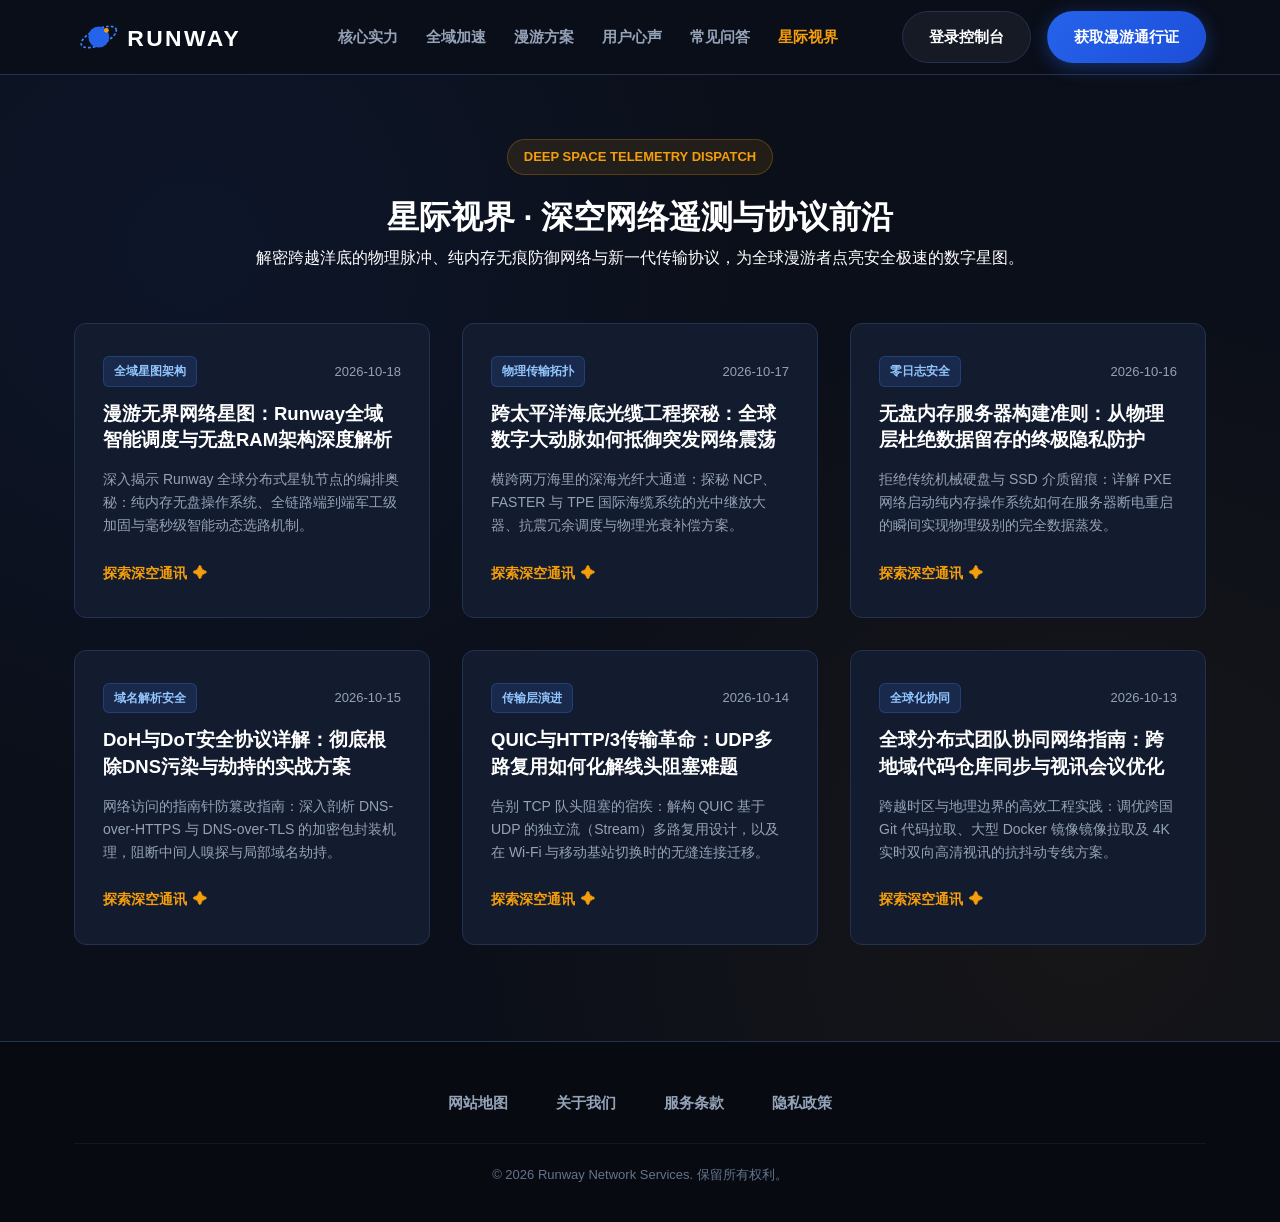
==== dispatch.html @ 9dc729c2 "feat: complete responsive landing page, SEO articles and sitemaps for runwayvpn.mom" ====
<!DOCTYPE html>
<html lang="zh-CN">
<head>
  <meta charset="UTF-8">
  <meta name="viewport" content="width=device-width, initial-scale=1.0">
  <title>星际视界 - Runway 全域漫游专线深度技术通讯与深空观察</title>
  <meta name="description" content="Runway 星际视界专栏：汇聚全球跨洋海底光缆拓扑、纯内存无盘系统防御、DoH/DoT安全加密协议解析、QUIC传输演进及全球分布式协同网络工程通讯。">
  <meta name="keywords" content="星际视界, 网络技术通讯, 海底光缆, 无盘内存服务器, 加密DNS, QUIC协议, 梯子技术">
  <link rel="canonical" href="https://runwayvpn.mom/dispatch.html">
  
  <meta property="og:type" content="website">
  <meta property="og:site_name" content="Runway">
  <meta property="og:title" content="星际视界 - Runway 全域漫游专线深度技术通讯与深空观察">
  <meta property="og:description" content="探索无界星图背后的物理光缆与前沿传输协议工程，为跨洋漫游提供硬核技术指引。">
  <meta property="og:url" content="https://runwayvpn.mom/dispatch.html">
  <meta property="og:image" content="https://runwayvpn.mom/og-preview.jpg">

  <meta name="twitter:card" content="summary_large_image">
  <meta name="twitter:title" content="星际视界 - Runway 全域漫游专线深度技术通讯">
  <meta name="twitter:description" content="探索无界星图背后的物理光缆与前沿传输协议工程。">

  <script type="application/ld+json">
  {
    "@context": "https://schema.org",
    "@type": "BreadcrumbList",
    "itemListElement": [
      {
        "@type": "ListItem",
        "position": 1,
        "name": "Runway 星辉主站",
        "item": "https://runwayvpn.mom/"
      },
      {
        "@type": "ListItem",
        "position": 2,
        "name": "星际视界",
        "item": "https://runwayvpn.mom/dispatch.html"
      }
    ]
  }
  </script>

  <link rel="stylesheet" href="style.css">
</head>
<body>

  <!-- 深空星轨报头 -->
  <header class="orbital-header">
    <div class="cosmic-wrapper orbital-bar">
      <a href="index.html" class="orbital-logo" aria-label="Runway 首页">
        <svg viewBox="0 0 210 42" fill="none" xmlns="http://www.w3.org/2000/svg">
          <ellipse cx="26" cy="21" rx="20" ry="8" stroke="#3B82F6" stroke-width="1.8" transform="rotate(-25 26 21)" stroke-dasharray="3 2"/>
          <circle cx="26" cy="21" r="11" fill="#2563EB"/>
          <circle cx="34" cy="14" r="2.5" fill="#F59E0B"/>
          <text x="56" y="30" font-family="-apple-system, BlinkMacSystemFont, 'Segoe UI', Roboto, sans-serif" font-size="24" font-weight="800" letter-spacing="2.5" fill="#FFFFFF">RUNWAY</text>
        </svg>
      </a>

      <!-- 桌面端星轨导航菜单 -->
      <nav class="orbital-nav" aria-label="全域导航菜单">
        <a href="index.html#strength">核心实力</a>
        <a href="index.html#orbit-media">全域加速</a>
        <a href="index.html#pricing">漫游方案</a>
        <a href="index.html#transmissions">用户心声</a>
        <a href="index.html#faq">常见问答</a>
        <a href="dispatch.html" class="active" style="color: var(--amber-star);">星际视界</a>
      </nav>

      <div class="orbital-actions">
        <a href="https://ww012.twilightaff.com/#/?code=A56DH1Af" target="_blank" rel="nofollow" class="cosmic-btn btn-ghost">登录控制台</a>
        <a href="https://ww012.twilightaff.com/#/?code=A56DH1Af" target="_blank" rel="nofollow" class="cosmic-btn btn-starlight">获取漫游通行证</a>
      </div>

      <button class="orbital-menu-toggle" id="cosmicMenuToggle" aria-label="切换导航菜单" aria-expanded="false">
        <span></span><span></span><span></span>
      </button>
    </div>

    <!-- 移动端星轨导航抽屉 -->
    <div class="orbital-mobile-panel" id="cosmicMobilePanel">
      <ul class="orbital-mobile-links">
        <li><a href="index.html#strength"><span>连接实力与全域通达</span><small>✦</small></a></li>
        <li><a href="index.html#orbit-media"><span>全域流媒体与智算加速</span><small>✦</small></a></li>
        <li><a href="index.html#pricing"><span>无限漫游通行矩阵</span><small>✦</small></a></li>
        <li><a href="index.html#transmissions"><span>全球漫游者声音</span><small>✦</small></a></li>
        <li><a href="index.html#faq"><span>星际互联常见问答</span><small>✦</small></a></li>
        <li><a href="dispatch.html"><span>星际视界前沿通讯</span><small>✦</small></a></li>
      </ul>
      <div class="orbital-mobile-actions">
        <a href="index.html" class="cosmic-btn btn-ghost">返回主站</a>
        <a href="https://ww012.twilightaff.com/#/?code=A56DH1Af" target="_blank" rel="nofollow" class="cosmic-btn btn-starlight">即刻启航订阅</a>
      </div>
    </div>
  </header>

  <!-- 星际视界主体 -->
  <main class="dispatch-hub-section">
    <div class="cosmic-wrapper">
      <div class="dispatch-header">
        <div class="badge-orbit">DEEP SPACE TELEMETRY DISPATCH</div>
        <h1 class="cosmic-title-gradient">星际视界 · 深空网络遥测与协议前沿</h1>
        <p class="cosmic-lead-text">
          解密跨越洋底的物理脉冲、纯内存无痕防御网络与新一代传输协议，为全球漫游者点亮安全极速的数字星图。
        </p>
      </div>

      <div class="dispatch-grid">
        <!-- 文章 1: Runway 官方星图架构 -->
        <article class="dispatch-card">
          <div class="dispatch-meta">
            <span class="dispatch-tag">全域星图架构</span>
            <time datetime="2026-10-18">2026-10-18</time>
          </div>
          <h2 class="dispatch-title">
            <a href="runway-orbital-network-architecture.html">漫游无界网络星图：Runway全域智能调度与无盘RAM架构深度解析</a>
          </h2>
          <p class="dispatch-snippet">
            深入揭示 Runway 全球分布式星轨节点的编排奥秘：纯内存无盘操作系统、全链路端到端军工级加固与毫秒级智能动态选路机制。
          </p>
          <a href="runway-orbital-network-architecture.html" class="dispatch-read-more">
            探索深空通讯 <span>✦</span>
          </a>
        </article>

        <!-- 文章 2: 跨太平洋海底光缆 -->
        <article class="dispatch-card">
          <div class="dispatch-meta">
            <span class="dispatch-tag">物理传输拓扑</span>
            <time datetime="2026-10-17">2026-10-17</time>
          </div>
          <h2 class="dispatch-title">
            <a href="submarine-cable-routes-pacific-transit.html">跨太平洋海底光缆工程探秘：全球数字大动脉如何抵御突发网络震荡</a>
          </h2>
          <p class="dispatch-snippet">
            横跨两万海里的深海光纤大通道：探秘 NCP、FASTER 与 TPE 国际海缆系统的光中继放大器、抗震冗余调度与物理光衰补偿方案。
          </p>
          <a href="submarine-cable-routes-pacific-transit.html" class="dispatch-read-more">
            探索深空通讯 <span>✦</span>
          </a>
        </article>

        <!-- 文章 3: 无盘内存防御 -->
        <article class="dispatch-card">
          <div class="dispatch-meta">
            <span class="dispatch-tag">零日志安全</span>
            <time datetime="2026-10-16">2026-10-16</time>
          </div>
          <h2 class="dispatch-title">
            <a href="ram-diskless-server-privacy-defense.html">无盘内存服务器构建准则：从物理层杜绝数据留存的终极隐私防护</a>
          </h2>
          <p class="dispatch-snippet">
            拒绝传统机械硬盘与 SSD 介质留痕：详解 PXE 网络启动纯内存操作系统如何在服务器断电重启的瞬间实现物理级别的完全数据蒸发。
          </p>
          <a href="ram-diskless-server-privacy-defense.html" class="dispatch-read-more">
            探索深空通讯 <span>✦</span>
          </a>
        </article>

        <!-- 文章 4: DNS 协议安全 -->
        <article class="dispatch-card">
          <div class="dispatch-meta">
            <span class="dispatch-tag">域名解析安全</span>
            <time datetime="2026-10-15">2026-10-15</time>
          </div>
          <h2 class="dispatch-title">
            <a href="encrypted-dns-leak-prevention-handbook.html">DoH与DoT安全协议详解：彻底根除DNS污染与劫持的实战方案</a>
          </h2>
          <p class="dispatch-snippet">
            网络访问的指南针防篡改指南：深入剖析 DNS-over-HTTPS 与 DNS-over-TLS 的加密包封装机理，阻断中间人嗅探与局部域名劫持。
          </p>
          <a href="encrypted-dns-leak-prevention-handbook.html" class="dispatch-read-more">
            探索深空通讯 <span>✦</span>
          </a>
        </article>

        <!-- 文章 5: QUIC 与 HTTP/3 -->
        <article class="dispatch-card">
          <div class="dispatch-meta">
            <span class="dispatch-tag">传输层演进</span>
            <time datetime="2026-10-14">2026-10-14</time>
          </div>
          <h2 class="dispatch-title">
            <a href="quic-http3-congestion-control-advances.html">QUIC与HTTP/3传输革命：UDP多路复用如何化解线头阻塞难题</a>
          </h2>
          <p class="dispatch-snippet">
            告别 TCP 队头阻塞的宿疾：解构 QUIC 基于 UDP 的独立流（Stream）多路复用设计，以及在 Wi-Fi 与移动基站切换时的无缝连接迁移。
          </p>
          <a href="quic-http3-congestion-control-advances.html" class="dispatch-read-more">
            探索深空通讯 <span>✦</span>
          </a>
        </article>

        <!-- 文章 6: 分布式远程办公 -->
        <article class="dispatch-card">
          <div class="dispatch-meta">
            <span class="dispatch-tag">全球化协同</span>
            <time datetime="2026-10-13">2026-10-13</time>
          </div>
          <h2 class="dispatch-title">
            <a href="distributed-remote-workspace-connectivity.html">全球分布式团队协同网络指南：跨地域代码仓库同步与视讯会议优化</a>
          </h2>
          <p class="dispatch-snippet">
            跨越时区与地理边界的高效工程实践：调优跨国 Git 代码拉取、大型 Docker 镜像镜像拉取及 4K 实时双向高清视讯的抗抖动专线方案。
          </p>
          <a href="distributed-remote-workspace-connectivity.html" class="dispatch-read-more">
            探索深空通讯 <span>✦</span>
          </a>
        </article>
      </div>
    </div>
  </main>

  <!-- 页脚仅保留 4 个独立页面 -->
  <footer class="cosmic-footer">
    <div class="cosmic-wrapper">
      <nav class="footer-orbital-links">
        <a href="sitemap.html">网站地图</a>
        <a href="about.html">关于我们</a>
        <a href="terms.html">服务条款</a>
        <a href="privacy.html">隐私政策</a>
      </nav>
      <div class="footer-starlight-copy">
        &copy; 2026 Runway Network Services. 保留所有权利。
      </div>
    </div>
  </footer>

  <!-- 移动端导航交互逻辑 -->
  <script>
    document.addEventListener('DOMContentLoaded', function() {
      var toggle = document.getElementById('cosmicMenuToggle');
      var panel = document.getElementById('cosmicMobilePanel');
      if (toggle && panel) {
        toggle.addEventListener('click', function(e) {
          e.stopPropagation();
          var isOpen = panel.classList.contains('is-open');
          toggle.classList.toggle('active', !isOpen);
          panel.classList.toggle('is-open', !isOpen);
          toggle.setAttribute('aria-expanded', !isOpen);
        });
        panel.querySelectorAll('a').forEach(function(link) {
          link.addEventListener('click', function() {
            toggle.classList.remove('active');
            panel.classList.remove('is-open');
            toggle.setAttribute('aria-expanded', 'false');
          });
        });
        document.addEventListener('click', function(e) {
          if (!panel.contains(e.target) && !toggle.contains(e.target)) {
            toggle.classList.remove('active');
            panel.classList.remove('is-open');
            toggle.setAttribute('aria-expanded', 'false');
          }
        });
      }
    });
  </script>

</body>
</html>
---- style.css ----
/* ==========================================================================
   Runway VPN - runwayvpn.mom
   Design Style: Cosmic Astro / Starlight Deep Space (星辉宇宙深空风)
   Zero external dependencies | Pure Native CSS | Mobile 4G < 1000ms
   ========================================================================== */

:root {
  --space-bg: #0B0F19;
  --space-surface: #131B2E;
  --space-card: #18233C;
  --space-border: #233152;
  --primary-glow: #2563EB;
  --primary-bright: #3B82F6;
  --amber-star: #F59E0B;
  --amber-light: #FDE68A;
  --text-pure: #FFFFFF;
  --text-muted: #94A3B8;
  --text-faint: #64748B;
  --radius-orbit: 12px;
  --radius-pod: 18px;
  --radius-full: 9999px;
  --shadow-cosmic: 0 10px 30px -10px rgba(37, 99, 235, 0.25);
  --shadow-star: 0 0 20px rgba(245, 158, 11, 0.2);
  --transition: all 0.22s ease-out;
}

*, *::before, *::after {
  box-sizing: border-box;
  margin: 0;
  padding: 0;
}

body {
  font-family: -apple-system, BlinkMacSystemFont, "Segoe UI", Roboto, "PingFang SC", "Hiragino Sans GB", "Microsoft YaHei", sans-serif;
  background-color: var(--space-bg);
  color: var(--text-pure);
  line-height: 1.68;
  -webkit-font-smoothing: antialiased;
  overflow-x: hidden;
  background-image: 
    radial-gradient(circle at 15% 20%, rgba(37, 99, 235, 0.08) 0%, transparent 40%),
    radial-gradient(circle at 85% 75%, rgba(245, 158, 11, 0.05) 0%, transparent 45%);
}

a {
  color: inherit;
  text-decoration: none;
}

.cosmic-wrapper {
  width: 100%;
  max-width: 1180px;
  margin: 0 auto;
  padding: 0 24px;
}

/* Header & Starlight Navigation */
.orbital-header {
  position: sticky;
  top: 0;
  z-index: 99;
  background: rgba(11, 15, 25, 0.92);
  backdrop-filter: blur(12px);
  border-bottom: 1px solid var(--space-border);
}

.orbital-bar {
  display: flex;
  align-items: center;
  justify-content: space-between;
  height: 74px;
}

.orbital-logo {
  display: flex;
  align-items: center;
  gap: 12px;
}

.orbital-logo svg {
  height: 40px;
  width: auto;
}

/* Desktop Cosmic Navigation */
.orbital-nav {
  display: flex;
  align-items: center;
  gap: 28px;
}

.orbital-nav a {
  font-size: 15px;
  font-weight: 600;
  color: var(--text-muted);
  transition: var(--transition);
  position: relative;
  padding: 8px 0;
}

.orbital-nav a:hover {
  color: #FFFFFF;
}

.orbital-nav a::after {
  content: "";
  position: absolute;
  bottom: 0;
  left: 0;
  width: 0;
  height: 2px;
  background: var(--primary-bright);
  box-shadow: 0 0 8px var(--primary-glow);
  transition: var(--transition);
}

.orbital-nav a:hover::after {
  width: 100%;
}

.orbital-actions {
  display: flex;
  align-items: center;
  gap: 16px;
}

/* Mobile Cosmic Menu Toggle */
.orbital-menu-toggle {
  display: none;
  flex-direction: column;
  justify-content: center;
  align-items: center;
  width: 42px;
  height: 42px;
  background: var(--space-surface);
  border: 1px solid var(--space-border);
  border-radius: var(--radius-orbit);
  cursor: pointer;
  padding: 8px;
  gap: 5px;
  transition: var(--transition);
}

.orbital-menu-toggle span {
  display: block;
  width: 22px;
  height: 2px;
  background: var(--amber-star);
  border-radius: 2px;
  transition: var(--transition);
}

.orbital-menu-toggle.active span:nth-child(1) {
  transform: translateY(7px) rotate(45deg);
}

.orbital-menu-toggle.active span:nth-child(2) {
  opacity: 0;
}

.orbital-menu-toggle.active span:nth-child(3) {
  transform: translateY(-7px) rotate(-45deg);
}

/* Mobile Cosmic Navigation Panel */
.orbital-mobile-panel {
  display: none;
  position: absolute;
  top: 100%;
  left: 0;
  right: 0;
  background: rgba(14, 20, 36, 0.98);
  backdrop-filter: blur(14px);
  border-bottom: 2px solid var(--primary-bright);
  box-shadow: 0 20px 40px rgba(0, 0, 0, 0.6);
  padding: 20px 24px 28px;
  flex-direction: column;
  gap: 16px;
  z-index: 100;
  animation: cosmicSlideDown 0.25s ease-out;
}

@keyframes cosmicSlideDown {
  from { opacity: 0; transform: translateY(-8px); }
  to { opacity: 1; transform: translateY(0); }
}

.orbital-mobile-panel.is-open {
  display: flex;
}

.orbital-mobile-links {
  list-style: none;
  display: flex;
  flex-direction: column;
  gap: 8px;
  margin: 0;
  padding: 0;
}

.orbital-mobile-links a {
  display: flex;
  align-items: center;
  justify-content: space-between;
  padding: 12px 16px;
  font-size: 15px;
  font-weight: 600;
  color: var(--text-pure);
  border-radius: var(--radius-orbit);
  background: var(--space-surface);
  border: 1px solid var(--space-border);
  transition: var(--transition);
}

.orbital-mobile-links a:hover,
.orbital-mobile-links a:active {
  border-color: var(--amber-star);
  color: var(--amber-star);
  box-shadow: var(--shadow-star);
}

.orbital-mobile-actions {
  display: flex;
  flex-direction: column;
  gap: 10px;
  padding-top: 14px;
  border-top: 1px dashed var(--space-border);
}

.orbital-mobile-actions .cosmic-btn {
  width: 100%;
  min-height: 46px;
}

/* Cosmic Button System */
.cosmic-btn {
  display: inline-flex;
  align-items: center;
  justify-content: center;
  padding: 12px 26px;
  font-size: 15px;
  font-weight: 600;
  border-radius: var(--radius-full);
  transition: var(--transition);
  cursor: pointer;
  text-align: center;
  white-space: nowrap;
  border: 1px solid transparent;
}

.btn-starlight {
  background: linear-gradient(135deg, #2563EB 0%, #1D4ED8 100%);
  color: #FFFFFF;
  box-shadow: 0 4px 18px rgba(37, 99, 235, 0.4);
}

.btn-starlight:hover {
  background: linear-gradient(135deg, #3B82F6 0%, #2563EB 100%);
  box-shadow: 0 6px 24px rgba(37, 99, 235, 0.6);
  transform: translateY(-2px);
}

.btn-dofollow-recommend {
  background: rgba(245, 158, 11, 0.12);
  color: var(--amber-star);
  border: 1.5px solid rgba(245, 158, 11, 0.4);
}

.btn-dofollow-recommend:hover {
  background: var(--amber-star);
  color: #0B0F19;
  box-shadow: var(--shadow-star);
  transform: translateY(-2px);
}

.btn-ghost {
  background: rgba(255, 255, 255, 0.05);
  border-color: var(--space-border);
  color: var(--text-pure);
}

.btn-ghost:hover {
  border-color: var(--primary-bright);
  color: var(--primary-bright);
}

/* Hero Cosmic Section */
.hero-cosmic {
  padding: 88px 0 76px;
  text-align: center;
  position: relative;
}

.hero-orbit-pill {
  display: inline-flex;
  align-items: center;
  gap: 8px;
  padding: 6px 18px;
  background: rgba(37, 99, 235, 0.14);
  border: 1px solid rgba(37, 99, 235, 0.35);
  border-radius: var(--radius-full);
  font-size: 13px;
  color: #93C5FD;
  margin-bottom: 24px;
}

.starlight-sparkle {
  color: var(--amber-star);
  font-size: 14px;
}

.hero-cosmic-title {
  font-size: 50px;
  line-height: 1.22;
  font-weight: 800;
  margin-bottom: 22px;
  letter-spacing: -0.5px;
}

.hero-cosmic-title .gradient-text {
  background: linear-gradient(135deg, #FFFFFF 30%, #93C5FD 100%);
  -webkit-background-clip: text;
  -webkit-text-fill-color: transparent;
}

.hero-cosmic-title .gold-accent {
  color: var(--amber-star);
  -webkit-text-fill-color: initial;
}

.hero-cosmic-desc {
  font-size: 18px;
  color: var(--text-muted);
  max-width: 660px;
  margin: 0 auto 36px;
  line-height: 1.75;
}

.hero-buttons-row {
  display: flex;
  justify-content: center;
  align-items: center;
  gap: 18px;
  margin-bottom: 48px;
  flex-wrap: wrap;
}

.hero-constellation-stats {
  display: grid;
  grid-template-columns: repeat(3, 1fr);
  gap: 20px;
  max-width: 780px;
  margin: 0 auto;
  padding: 24px 32px;
  background: rgba(19, 27, 46, 0.6);
  border: 1px solid var(--space-border);
  border-radius: var(--radius-pod);
}

.stat-pod strong {
  display: block;
  font-size: 26px;
  color: var(--text-pure);
  font-weight: 800;
  margin-bottom: 4px;
}

.stat-pod span {
  font-size: 13px;
  color: var(--text-muted);
}

/* Section Shared Headers */
.cosmic-header-center {
  text-align: center;
  max-width: 650px;
  margin: 0 auto 54px;
}

.cosmic-chip {
  display: inline-block;
  padding: 4px 14px;
  font-size: 12px;
  font-weight: 700;
  letter-spacing: 1.5px;
  color: var(--amber-star);
  background: rgba(245, 158, 11, 0.1);
  border-radius: var(--radius-full);
  margin-bottom: 14px;
}

.cosmic-headline {
  font-size: 34px;
  font-weight: 800;
  color: #FFFFFF;
  margin-bottom: 14px;
}

.cosmic-subline {
  font-size: 16px;
  color: var(--text-muted);
}

/* Section 1: 连接实力与全域通达 (4 Core Feature Cards) */
.section-connection-strength {
  padding: 92px 0;
  border-top: 1px solid var(--space-border);
  background: #0E1424;
}

.strength-grid {
  display: grid;
  grid-template-columns: repeat(4, 1fr);
  gap: 22px;
}

.strength-pod {
  background: var(--space-surface);
  border: 1px solid var(--space-border);
  border-radius: var(--radius-pod);
  padding: 28px 22px;
  transition: var(--transition);
  position: relative;
}

.strength-pod:hover {
  transform: translateY(-4px);
  border-color: var(--primary-bright);
  box-shadow: var(--shadow-cosmic);
}

.pod-icon-wrap {
  width: 52px;
  height: 52px;
  border-radius: var(--radius-orbit);
  background: rgba(37, 99, 235, 0.15);
  border: 1px solid rgba(37, 99, 235, 0.3);
  display: flex;
  align-items: center;
  justify-content: center;
  margin-bottom: 20px;
}

.pod-icon-wrap svg {
  width: 26px;
  height: 26px;
}

.pod-title {
  font-size: 18px;
  font-weight: 700;
  color: #FFFFFF;
  margin-bottom: 10px;
}

.pod-desc {
  font-size: 13.5px;
  color: var(--text-muted);
  line-height: 1.65;
}

/* Section 2: 全域流媒体与智算加速 (3 Media & AI Cards) */
.section-media-ai-orbit {
  padding: 92px 0;
  background: var(--space-bg);
}

.orbit-media-grid {
  display: grid;
  grid-template-columns: repeat(3, 1fr);
  gap: 28px;
}

.orbit-media-card {
  background: var(--space-card);
  border: 1px solid var(--space-border);
  border-radius: var(--radius-pod);
  padding: 34px 28px;
  transition: var(--transition);
}

.orbit-media-card:hover {
  border-color: rgba(245, 158, 11, 0.4);
  box-shadow: var(--shadow-star);
  transform: translateY(-4px);
}

.orbit-badge {
  display: inline-flex;
  align-items: center;
  gap: 6px;
  font-size: 12px;
  font-weight: 700;
  color: var(--amber-star);
  margin-bottom: 16px;
}

.orbit-card-title {
  font-size: 21px;
  font-weight: 700;
  color: #FFFFFF;
  margin-bottom: 12px;
}

.orbit-card-desc {
  font-size: 14px;
  color: var(--text-muted);
  line-height: 1.7;
  margin-bottom: 22px;
}

.orbit-node-tag-list {
  display: flex;
  flex-wrap: wrap;
  gap: 8px;
}

.orbit-node-tag {
  font-size: 12px;
  padding: 4px 10px;
  border-radius: 6px;
  background: rgba(255, 255, 255, 0.05);
  border: 1px solid rgba(255, 255, 255, 0.1);
  color: #CBD5E1;
}

/* Section 3: 无限漫游通行矩阵 (Pricing Table: 3 Tiers) */
.section-planetary-pricing {
  padding: 96px 0;
  background: #0E1424;
  border-top: 1px solid var(--space-border);
}

.pricing-table-matrix {
  display: grid;
  grid-template-columns: repeat(3, 1fr);
  gap: 28px;
  align-items: stretch;
}

.pricing-orbit-card {
  background: var(--space-surface);
  border: 1.5px solid var(--space-border);
  border-radius: var(--radius-pod);
  padding: 40px 32px;
  display: flex;
  flex-direction: column;
  position: relative;
  transition: var(--transition);
}

.pricing-orbit-card:hover {
  border-color: var(--primary-bright);
  transform: translateY(-4px);
}

.pricing-orbit-card.popular {
  border-color: var(--amber-star);
  box-shadow: 0 0 30px rgba(245, 158, 11, 0.15);
  transform: scale(1.02);
  z-index: 2;
}

.card-top-tag {
  position: absolute;
  top: -14px;
  left: 50%;
  transform: translateX(-50%);
  background: var(--amber-star);
  color: #0B0F19;
  font-size: 12px;
  font-weight: 800;
  padding: 4px 16px;
  border-radius: var(--radius-full);
}

.tier-headline {
  font-size: 22px;
  font-weight: 800;
  margin-bottom: 6px;
}

.tier-caption {
  font-size: 13px;
  color: var(--text-muted);
  margin-bottom: 24px;
}

.tier-price-row {
  display: flex;
  align-items: baseline;
  gap: 4px;
  margin-bottom: 28px;
  padding-bottom: 22px;
  border-bottom: 1px solid var(--space-border);
}

.price-unit {
  font-size: 22px;
  font-weight: 700;
  color: var(--amber-star);
}

.price-num {
  font-size: 44px;
  font-weight: 800;
  color: #FFFFFF;
}

.price-cycle {
  font-size: 13px;
  color: var(--text-muted);
}

.tier-features {
  list-style: none;
  display: flex;
  flex-direction: column;
  gap: 14px;
  margin-bottom: 34px;
  flex-grow: 1;
}

.tier-features li {
  display: flex;
  align-items: center;
  gap: 10px;
  font-size: 14px;
  color: #E2E8F0;
}

.tier-features li svg {
  width: 16px;
  height: 16px;
  color: var(--amber-star);
  flex-shrink: 0;
}

.pricing-orbit-card .cosmic-btn {
  width: 100%;
}

/* Section 4: 全球漫游者声音 (Testimonials: 3 items) */
.section-transmissions {
  padding: 88px 0;
  background: var(--space-bg);
}

.transmissions-grid {
  display: grid;
  grid-template-columns: repeat(3, 1fr);
  gap: 28px;
}

.transmission-card {
  background: var(--space-surface);
  border: 1px solid var(--space-border);
  border-radius: var(--radius-pod);
  padding: 30px;
}

.trans-quote {
  font-size: 14.5px;
  color: #CBD5E1;
  line-height: 1.7;
  margin-bottom: 24px;
}

.trans-sender {
  display: flex;
  align-items: center;
  gap: 12px;
}

.sender-ring {
  width: 42px;
  height: 42px;
  border-radius: 50%;
  background: rgba(37, 99, 235, 0.2);
  border: 1px solid var(--primary-bright);
  display: flex;
  align-items: center;
  justify-content: center;
  font-weight: 700;
  color: #93C5FD;
}

.sender-meta strong {
  display: block;
  font-size: 14px;
  color: #FFFFFF;
}

.sender-meta span {
  font-size: 12px;
  color: var(--text-muted);
}

/* Section 5: 星际互联常见问答 (FAQ: 4 items) */
.section-cosmic-faq {
  padding: 88px 0 100px;
  background: #0E1424;
  border-top: 1px solid var(--space-border);
}

.faq-cosmic-flow {
  max-width: 820px;
  margin: 0 auto;
  display: flex;
  flex-direction: column;
  gap: 16px;
}

.faq-cosmic-pod {
  background: var(--space-surface);
  border: 1px solid var(--space-border);
  border-radius: var(--radius-orbit);
  padding: 24px 26px;
  transition: var(--transition);
}

.faq-cosmic-pod:hover {
  border-color: var(--primary-bright);
}

.faq-cosmic-title {
  font-size: 17px;
  font-weight: 700;
  color: #FFFFFF;
  margin-bottom: 10px;
  display: flex;
  align-items: center;
  gap: 10px;
}

.faq-icon-sparkle {
  color: var(--amber-star);
  font-size: 14px;
}

.faq-cosmic-body {
  font-size: 14px;
  color: var(--text-muted);
  line-height: 1.7;
  padding-left: 24px;
}

/* Footer: Exactly 4 Titles */
.cosmic-footer {
  background: #070A11;
  padding: 48px 0 36px;
  border-top: 1px solid var(--space-border);
}

.footer-orbital-links {
  display: flex;
  justify-content: center;
  align-items: center;
  flex-wrap: wrap;
  gap: 48px;
  margin-bottom: 28px;
}

.footer-orbital-links a {
  font-size: 15px;
  font-weight: 600;
  color: var(--text-muted);
  transition: var(--transition);
}

.footer-orbital-links a:hover {
  color: var(--amber-star);
}

.footer-starlight-copy {
  text-align: center;
  font-size: 13px;
  color: var(--text-faint);
  padding-top: 20px;
  border-top: 1px solid rgba(255, 255, 255, 0.05);
}

/* Sub-page Article Content */
.cosmic-article-sheet {
  padding: 72px 0 96px;
  background: var(--space-bg);
}

.cosmic-article-box {
  background: var(--space-surface);
  border: 1px solid var(--space-border);
  border-radius: var(--radius-pod);
  padding: 44px;
}

.cosmic-article-title {
  font-size: 34px;
  font-weight: 800;
  color: #FFFFFF;
  margin-bottom: 12px;
}

.cosmic-article-meta {
  font-size: 13px;
  color: var(--text-muted);
  margin-bottom: 36px;
  padding-bottom: 20px;
  border-bottom: 1px solid var(--space-border);
}

.cosmic-article-body {
  font-size: 15px;
  line-height: 1.8;
  color: #CBD5E1;
}

.cosmic-article-body h2 {
  font-size: 22px;
  font-weight: 700;
  color: #FFFFFF;
  margin: 36px 0 14px;
  display: flex;
  align-items: center;
  gap: 8px;
}

.cosmic-article-body h2::before {
  content: "◆";
  font-size: 14px;
  color: var(--amber-star);
}

.cosmic-article-body ul {
  margin: 14px 0 20px 22px;
}

.cosmic-article-body li {
  margin-bottom: 8px;
}

.sitemap-cosmic-grid {
  display: grid;
  grid-template-columns: repeat(2, 1fr);
  gap: 28px;
  margin-top: 28px;
}

.sitemap-section-card {
  background: var(--space-card);
  border: 1px solid var(--space-border);
  border-radius: var(--radius-orbit);
  padding: 24px;
}

.sitemap-section-card h3 {
  font-size: 17px;
  color: var(--amber-star);
  margin-bottom: 14px;
}

.sitemap-section-card ul {
  list-style: none;
  margin: 0;
  padding: 0;
  display: flex;
  flex-direction: column;
  gap: 10px;
}

.sitemap-section-card a {
  color: #E2E8F0;
  transition: var(--transition);
}

.sitemap-section-card a:hover {
  color: var(--amber-star);
  transform: translateX(4px);
}

/* Responsive Media Queries */
@media (max-width: 992px) {
  .orbital-nav {
    display: none;
  }

  .orbital-actions {
    display: none;
  }

  .orbital-menu-toggle {
    display: flex;
  }

  .strength-grid {
    grid-template-columns: repeat(2, 1fr);
  }
  
  .orbit-media-grid {
    grid-template-columns: 1fr;
  }
  
  .pricing-table-matrix {
    grid-template-columns: 1fr;
  }
  
  .pricing-orbit-card.popular {
    transform: none;
  }
  
  .transmissions-grid {
    grid-template-columns: 1fr;
  }
}

@media (max-width: 640px) {
  .orbital-bar {
    height: 64px;
  }

  .orbital-logo svg {
    height: 32px;
    max-width: 155px;
  }

  .hero-cosmic-title {
    font-size: 32px;
  }
  
  .hero-cosmic-desc {
    font-size: 15px;
  }
  
  .hero-buttons-row {
    flex-direction: column;
    width: 100%;
  }
  
  .hero-buttons-row .cosmic-btn {
    width: 100%;
    min-height: 48px;
  }
  
  .hero-constellation-stats {
    grid-template-columns: 1fr;
    gap: 16px;
    padding: 20px;
  }
  
  .strength-grid {
    grid-template-columns: 1fr;
  }
  
  .sitemap-cosmic-grid {
    grid-template-columns: 1fr;
  }
  
  .footer-orbital-links {
    flex-direction: column;
    gap: 20px;
  }
  
  .cosmic-article-box {
    padding: 24px;
  }
}

/* ==========================================================================
   Cosmic Dispatch Hub & Article Styles - runwayvpn.mom (Deep Space Astro)
   ========================================================================== */

/* Universal Content & Editorial Hyperlinks - Starlight Amber Accent */
p a, li a, td a, .cosmic-article-body a, .dispatch-content a {
  color: var(--amber-star);
  font-weight: 600;
  text-decoration: underline;
  text-underline-offset: 3px;
  transition: var(--transition);
}

p a:visited, li a:visited, td a:visited, .cosmic-article-body a:visited, .dispatch-content a:visited {
  color: var(--amber-star);
}

p a:hover, li a:hover, td a:hover, .cosmic-article-body a:hover, .dispatch-content a:hover {
  color: #FBBF24;
  text-shadow: 0 0 8px rgba(245, 158, 11, 0.4);
}

/* Dispatch Hub Section */
.dispatch-hub-section {
  padding: 64px 0 96px;
}

.dispatch-header {
  text-align: center;
  max-width: 780px;
  margin: 0 auto 52px;
}

.dispatch-header .badge-orbit {
  display: inline-flex;
  align-items: center;
  gap: 8px;
  padding: 6px 16px;
  background: rgba(245, 158, 11, 0.1);
  color: var(--amber-star);
  font-size: 13px;
  font-weight: 700;
  border-radius: 999px;
  margin-bottom: 16px;
  border: 1px solid rgba(245, 158, 11, 0.25);
}

.dispatch-grid {
  display: grid;
  grid-template-columns: repeat(3, 1fr);
  gap: 32px;
}

.dispatch-card {
  background: var(--space-surface);
  border: 1px solid var(--space-border);
  border-radius: var(--radius-orbit);
  padding: 32px 28px;
  display: flex;
  flex-direction: column;
  transition: var(--transition);
  position: relative;
  overflow: hidden;
}

.dispatch-card:hover {
  transform: translateY(-5px);
  border-color: var(--primary-bright);
  box-shadow: 0 12px 32px rgba(59, 130, 246, 0.15);
}

.dispatch-card::before {
  content: "";
  position: absolute;
  top: 0;
  left: 0;
  right: 0;
  height: 3px;
  background: linear-gradient(90deg, var(--primary-bright), var(--amber-star));
  opacity: 0;
  transition: var(--transition);
}

.dispatch-card:hover::before {
  opacity: 1;
}

.dispatch-meta {
  display: flex;
  align-items: center;
  justify-content: space-between;
  font-size: 13px;
  color: var(--text-muted);
  margin-bottom: 14px;
}

.dispatch-tag {
  background: rgba(59, 130, 246, 0.15);
  color: #93C5FD;
  font-size: 12px;
  font-weight: 700;
  padding: 4px 10px;
  border-radius: 6px;
  border: 1px solid rgba(59, 130, 246, 0.25);
}

.dispatch-title {
  font-size: 18.5px;
  font-weight: 700;
  color: #FFFFFF;
  line-height: 1.45;
  margin-bottom: 14px;
}

.dispatch-title a {
  color: #FFFFFF;
  text-decoration: none;
}

.dispatch-title a:hover {
  color: var(--amber-star);
}

.dispatch-snippet {
  font-size: 14px;
  color: var(--text-muted);
  line-height: 1.65;
  margin-bottom: 24px;
  flex-grow: 1;
}

.dispatch-read-more {
  display: inline-flex;
  align-items: center;
  gap: 6px;
  font-size: 14px;
  font-weight: 700;
  color: var(--amber-star) !important;
  text-decoration: none !important;
  transition: var(--transition);
}

.dispatch-read-more:hover {
  transform: translateX(4px);
  color: #FBBF24 !important;
}

/* Cosmic Article Specific Adjustments */
.cosmic-article-box h2 {
  font-size: 22px;
  font-weight: 800;
  color: #FFFFFF;
  margin: 36px 0 16px;
  padding-bottom: 8px;
  border-bottom: 1px solid var(--space-border);
  position: relative;
}

.cosmic-article-box h2::after {
  content: "";
  position: absolute;
  bottom: -1px;
  left: 0;
  width: 48px;
  height: 2px;
  background: var(--amber-star);
}

.cosmic-article-box h3 {
  font-size: 18px;
  font-weight: 700;
  color: #93C5FD;
  margin: 24px 0 12px;
}

.cosmic-article-box p {
  margin-bottom: 18px;
  color: #CBD5E1;
  line-height: 1.8;
}

.cosmic-article-box ul, .cosmic-article-box ol {
  margin: 16px 0 20px 24px;
  color: #CBD5E1;
}

.cosmic-article-box li {
  margin-bottom: 8px;
}

.cosmic-callout-pod {
  background: rgba(59, 130, 246, 0.08);
  border-left: 4px solid var(--primary-bright);
  border-radius: 0 var(--radius-orbit) var(--radius-orbit) 0;
  padding: 20px 24px;
  margin: 28px 0;
  font-size: 14.5px;
  color: #E2E8F0;
}

.cosmic-callout-pod strong {
  color: var(--amber-star);
  display: block;
  margin-bottom: 6px;
}

.cosmic-author-footer {
  margin-top: 48px;
  padding-top: 32px;
  border-top: 1px solid var(--space-border);
  display: flex;
  align-items: center;
  justify-content: space-between;
}

@media (max-width: 992px) {
  .dispatch-grid {
    grid-template-columns: repeat(2, 1fr);
  }
}

@media (max-width: 640px) {
  .dispatch-grid {
    grid-template-columns: 1fr;
  }
}
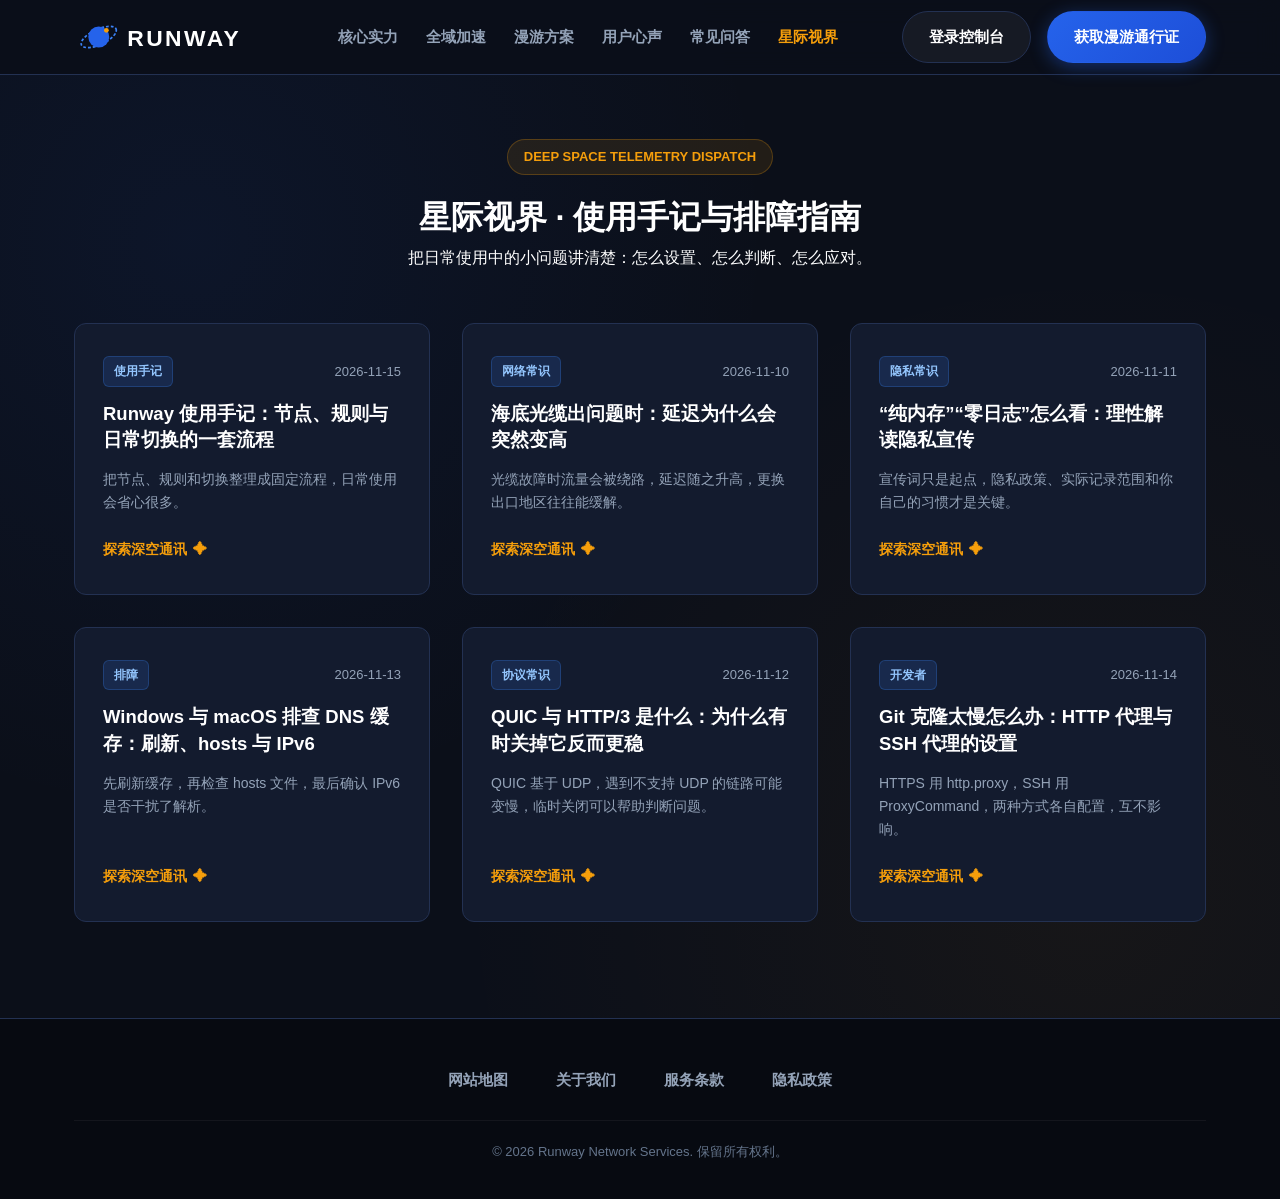
==== commit 77f1bd57: "Update blog hyperlinks to dajichang.mom" ====
--- a/dispatch.html
+++ b/dispatch.html
@@ -3,8 +3,8 @@
 <head>
   <meta charset="UTF-8">
   <meta name="viewport" content="width=device-width, initial-scale=1.0">
-  <title>星际视界 - Runway 全域漫游专线深度技术通讯与深空观察</title>
-  <meta name="description" content="Runway 星际视界专栏：汇聚全球跨洋海底光缆拓扑、纯内存无盘系统防御、DoH/DoT安全加密协议解析、QUIC传输演进及全球分布式协同网络工程通讯。">
+  <title>星际视界：使用手记、协议常识与排障指南 - Runway</title>
+  <meta name="description" content="Runway 星际视界专栏：日常使用流程、Git 加速设置、DNS 缓存排查、QUIC 常识、隐私宣传解读与海底光缆影响。">
   <meta name="keywords" content="星际视界, 网络技术通讯, 海底光缆, 无盘内存服务器, 加密DNS, QUIC协议, 梯子技术">
   <link rel="canonical" href="https://runwayvpn.mom/dispatch.html">
   
@@ -98,25 +98,25 @@
     <div class="cosmic-wrapper">
       <div class="dispatch-header">
         <div class="badge-orbit">DEEP SPACE TELEMETRY DISPATCH</div>
-        <h1 class="cosmic-title-gradient">星际视界 · 深空网络遥测与协议前沿</h1>
+        <h1 class="cosmic-title-gradient">星际视界 · 使用手记与排障指南</h1>
         <p class="cosmic-lead-text">
-          解密跨越洋底的物理脉冲、纯内存无痕防御网络与新一代传输协议，为全球漫游者点亮安全极速的数字星图。
-        </p>
+        把日常使用中的小问题讲清楚：怎么设置、怎么判断、怎么应对。
+      </p>
       </div>
 
       <div class="dispatch-grid">
-        <!-- 文章 1: Runway 官方星图架构 -->
-        <article class="dispatch-card">
-          <div class="dispatch-meta">
-            <span class="dispatch-tag">全域星图架构</span>
-            <time datetime="2026-10-18">2026-10-18</time>
-          </div>
-          <h2 class="dispatch-title">
-            <a href="runway-orbital-network-architecture.html">漫游无界网络星图：Runway全域智能调度与无盘RAM架构深度解析</a>
-          </h2>
-          <p class="dispatch-snippet">
-            深入揭示 Runway 全球分布式星轨节点的编排奥秘：纯内存无盘操作系统、全链路端到端军工级加固与毫秒级智能动态选路机制。
-          </p>
+        <!-- 文章 1: Runway 星图架构 -->
+        <article class="dispatch-card">
+          <div class="dispatch-meta">
+            <span class="dispatch-tag">使用手记</span>
+            <time datetime="2026-11-15">2026-11-15</time>
+          </div>
+          <h2 class="dispatch-title">
+            <a href="runway-orbital-network-architecture.html">Runway 使用手记：节点、规则与日常切换的一套流程</a>
+          </h2>
+          <p class="dispatch-snippet">
+          把节点、规则和切换整理成固定流程，日常使用会省心很多。
+        </p>
           <a href="runway-orbital-network-architecture.html" class="dispatch-read-more">
             探索深空通讯 <span>✦</span>
           </a>
@@ -125,15 +125,15 @@
         <!-- 文章 2: 跨太平洋海底光缆 -->
         <article class="dispatch-card">
           <div class="dispatch-meta">
-            <span class="dispatch-tag">物理传输拓扑</span>
-            <time datetime="2026-10-17">2026-10-17</time>
-          </div>
-          <h2 class="dispatch-title">
-            <a href="submarine-cable-routes-pacific-transit.html">跨太平洋海底光缆工程探秘：全球数字大动脉如何抵御突发网络震荡</a>
-          </h2>
-          <p class="dispatch-snippet">
-            横跨两万海里的深海光纤大通道：探秘 NCP、FASTER 与 TPE 国际海缆系统的光中继放大器、抗震冗余调度与物理光衰补偿方案。
-          </p>
+            <span class="dispatch-tag">网络常识</span>
+            <time datetime="2026-11-10">2026-11-10</time>
+          </div>
+          <h2 class="dispatch-title">
+            <a href="submarine-cable-routes-pacific-transit.html">海底光缆出问题时：延迟为什么会突然变高</a>
+          </h2>
+          <p class="dispatch-snippet">
+          光缆故障时流量会被绕路，延迟随之升高，更换出口地区往往能缓解。
+        </p>
           <a href="submarine-cable-routes-pacific-transit.html" class="dispatch-read-more">
             探索深空通讯 <span>✦</span>
           </a>
@@ -142,15 +142,15 @@
         <!-- 文章 3: 无盘内存防御 -->
         <article class="dispatch-card">
           <div class="dispatch-meta">
-            <span class="dispatch-tag">零日志安全</span>
-            <time datetime="2026-10-16">2026-10-16</time>
-          </div>
-          <h2 class="dispatch-title">
-            <a href="ram-diskless-server-privacy-defense.html">无盘内存服务器构建准则：从物理层杜绝数据留存的终极隐私防护</a>
-          </h2>
-          <p class="dispatch-snippet">
-            拒绝传统机械硬盘与 SSD 介质留痕：详解 PXE 网络启动纯内存操作系统如何在服务器断电重启的瞬间实现物理级别的完全数据蒸发。
-          </p>
+            <span class="dispatch-tag">隐私常识</span>
+            <time datetime="2026-11-11">2026-11-11</time>
+          </div>
+          <h2 class="dispatch-title">
+            <a href="ram-diskless-server-privacy-defense.html">“纯内存”“零日志”怎么看：理性解读隐私宣传</a>
+          </h2>
+          <p class="dispatch-snippet">
+          宣传词只是起点，隐私政策、实际记录范围和你自己的习惯才是关键。
+        </p>
           <a href="ram-diskless-server-privacy-defense.html" class="dispatch-read-more">
             探索深空通讯 <span>✦</span>
           </a>
@@ -159,15 +159,15 @@
         <!-- 文章 4: DNS 协议安全 -->
         <article class="dispatch-card">
           <div class="dispatch-meta">
-            <span class="dispatch-tag">域名解析安全</span>
-            <time datetime="2026-10-15">2026-10-15</time>
-          </div>
-          <h2 class="dispatch-title">
-            <a href="encrypted-dns-leak-prevention-handbook.html">DoH与DoT安全协议详解：彻底根除DNS污染与劫持的实战方案</a>
-          </h2>
-          <p class="dispatch-snippet">
-            网络访问的指南针防篡改指南：深入剖析 DNS-over-HTTPS 与 DNS-over-TLS 的加密包封装机理，阻断中间人嗅探与局部域名劫持。
-          </p>
+            <span class="dispatch-tag">排障</span>
+            <time datetime="2026-11-13">2026-11-13</time>
+          </div>
+          <h2 class="dispatch-title">
+            <a href="encrypted-dns-leak-prevention-handbook.html">Windows 与 macOS 排查 DNS 缓存：刷新、hosts 与 IPv6</a>
+          </h2>
+          <p class="dispatch-snippet">
+          先刷新缓存，再检查 hosts 文件，最后确认 IPv6 是否干扰了解析。
+        </p>
           <a href="encrypted-dns-leak-prevention-handbook.html" class="dispatch-read-more">
             探索深空通讯 <span>✦</span>
           </a>
@@ -176,15 +176,15 @@
         <!-- 文章 5: QUIC 与 HTTP/3 -->
         <article class="dispatch-card">
           <div class="dispatch-meta">
-            <span class="dispatch-tag">传输层演进</span>
-            <time datetime="2026-10-14">2026-10-14</time>
-          </div>
-          <h2 class="dispatch-title">
-            <a href="quic-http3-congestion-control-advances.html">QUIC与HTTP/3传输革命：UDP多路复用如何化解线头阻塞难题</a>
-          </h2>
-          <p class="dispatch-snippet">
-            告别 TCP 队头阻塞的宿疾：解构 QUIC 基于 UDP 的独立流（Stream）多路复用设计，以及在 Wi-Fi 与移动基站切换时的无缝连接迁移。
-          </p>
+            <span class="dispatch-tag">协议常识</span>
+            <time datetime="2026-11-12">2026-11-12</time>
+          </div>
+          <h2 class="dispatch-title">
+            <a href="quic-http3-congestion-control-advances.html">QUIC 与 HTTP/3 是什么：为什么有时关掉它反而更稳</a>
+          </h2>
+          <p class="dispatch-snippet">
+          QUIC 基于 UDP，遇到不支持 UDP 的链路可能变慢，临时关闭可以帮助判断问题。
+        </p>
           <a href="quic-http3-congestion-control-advances.html" class="dispatch-read-more">
             探索深空通讯 <span>✦</span>
           </a>
@@ -193,15 +193,15 @@
         <!-- 文章 6: 分布式远程办公 -->
         <article class="dispatch-card">
           <div class="dispatch-meta">
-            <span class="dispatch-tag">全球化协同</span>
-            <time datetime="2026-10-13">2026-10-13</time>
-          </div>
-          <h2 class="dispatch-title">
-            <a href="distributed-remote-workspace-connectivity.html">全球分布式团队协同网络指南：跨地域代码仓库同步与视讯会议优化</a>
-          </h2>
-          <p class="dispatch-snippet">
-            跨越时区与地理边界的高效工程实践：调优跨国 Git 代码拉取、大型 Docker 镜像镜像拉取及 4K 实时双向高清视讯的抗抖动专线方案。
-          </p>
+            <span class="dispatch-tag">开发者</span>
+            <time datetime="2026-11-14">2026-11-14</time>
+          </div>
+          <h2 class="dispatch-title">
+            <a href="distributed-remote-workspace-connectivity.html">Git 克隆太慢怎么办：HTTP 代理与 SSH 代理的设置</a>
+          </h2>
+          <p class="dispatch-snippet">
+          HTTPS 用 http.proxy，SSH 用 ProxyCommand，两种方式各自配置，互不影响。
+        </p>
           <a href="distributed-remote-workspace-connectivity.html" class="dispatch-read-more">
             探索深空通讯 <span>✦</span>
           </a>
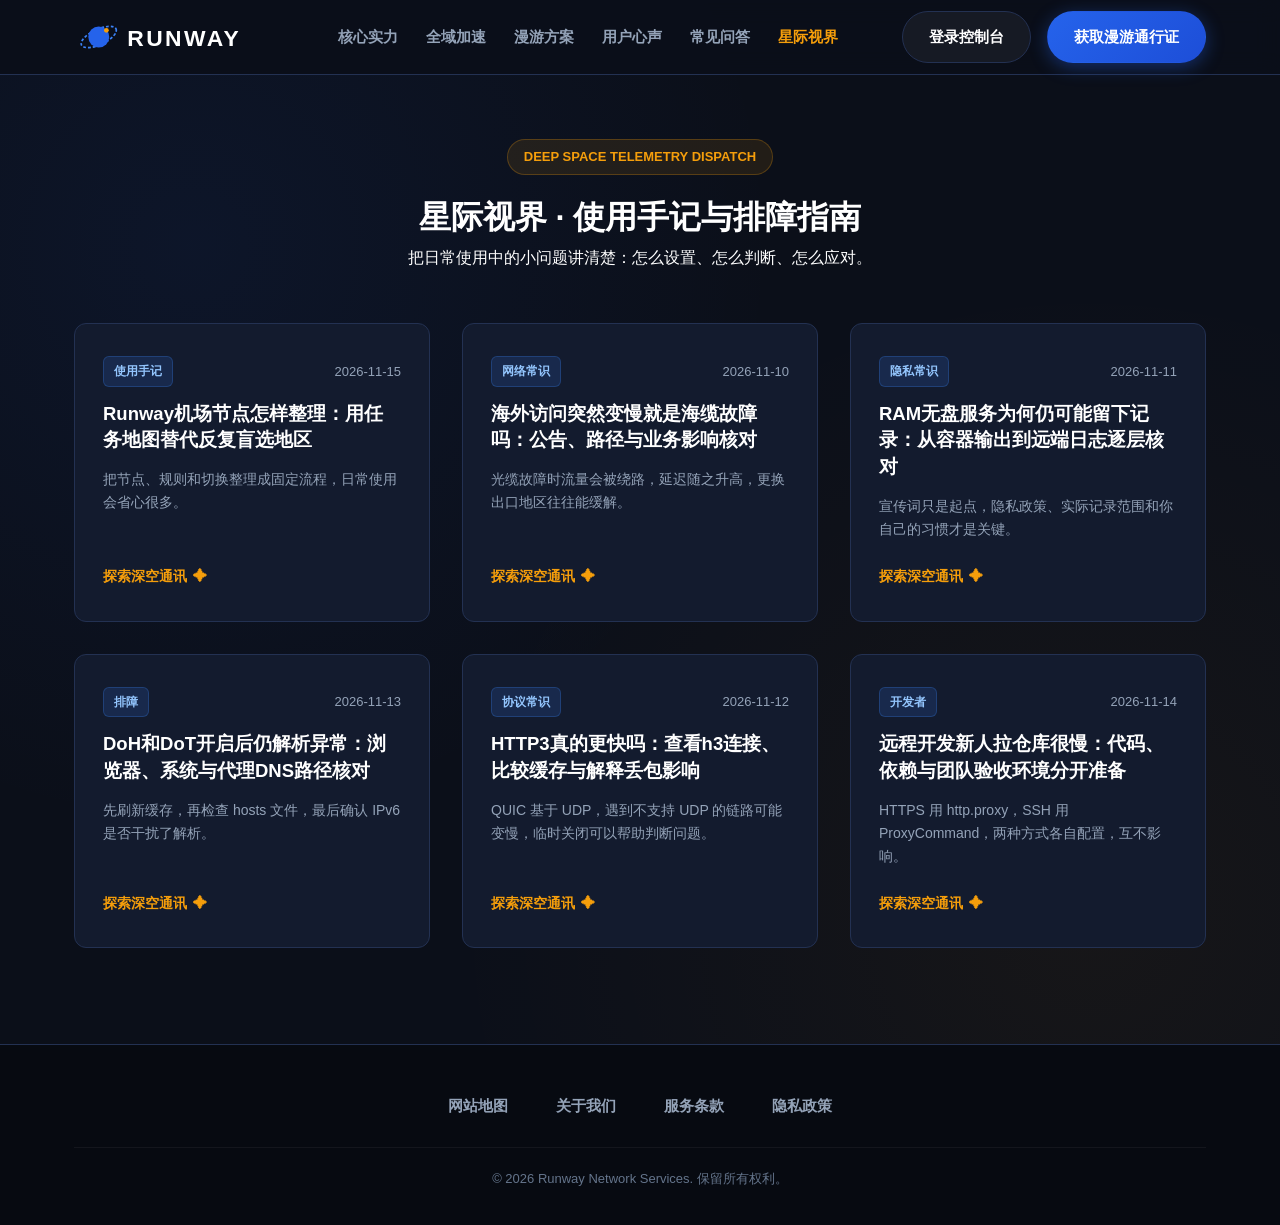
==== commit a76fc65e: "Restore detailed guides and clarify airport homepage introductions" ====
--- a/dispatch.html
+++ b/dispatch.html
@@ -1,25 +1,23 @@
 <!DOCTYPE html>
+
 <html lang="zh-CN">
 <head>
-  <meta charset="UTF-8">
-  <meta name="viewport" content="width=device-width, initial-scale=1.0">
-  <title>星际视界：使用手记、协议常识与排障指南 - Runway</title>
-  <meta name="description" content="Runway 星际视界专栏：日常使用流程、Git 加速设置、DNS 缓存排查、QUIC 常识、隐私宣传解读与海底光缆影响。">
-  <meta name="keywords" content="星际视界, 网络技术通讯, 海底光缆, 无盘内存服务器, 加密DNS, QUIC协议, 梯子技术">
-  <link rel="canonical" href="https://runwayvpn.mom/dispatch.html">
-  
-  <meta property="og:type" content="website">
-  <meta property="og:site_name" content="Runway">
-  <meta property="og:title" content="星际视界 - Runway 全域漫游专线深度技术通讯与深空观察">
-  <meta property="og:description" content="探索无界星图背后的物理光缆与前沿传输协议工程，为跨洋漫游提供硬核技术指引。">
-  <meta property="og:url" content="https://runwayvpn.mom/dispatch.html">
-  <meta property="og:image" content="https://runwayvpn.mom/og-preview.jpg">
-
-  <meta name="twitter:card" content="summary_large_image">
-  <meta name="twitter:title" content="星际视界 - Runway 全域漫游专线深度技术通讯">
-  <meta name="twitter:description" content="探索无界星图背后的物理光缆与前沿传输协议工程。">
-
-  <script type="application/ld+json">
+<meta charset="utf-8"/>
+<meta content="width=device-width, initial-scale=1.0" name="viewport"/>
+<title>星际视界：使用手记、协议常识与排障指南 - Runway</title>
+<meta content="Runway 星际视界专栏：日常使用流程、Git 加速设置、DNS 缓存排查、QUIC 常识、隐私宣传解读与海底光缆影响。" name="description"/>
+<meta content="星际视界, 网络技术通讯, 海底光缆, 无盘内存服务器, 加密DNS, QUIC协议, 梯子技术" name="keywords"/>
+<link href="https://runwayvpn.mom/dispatch.html" rel="canonical"/>
+<meta content="website" property="og:type"/>
+<meta content="Runway" property="og:site_name"/>
+<meta content="星际视界 - Runway 全域漫游专线深度技术通讯与深空观察" property="og:title"/>
+<meta content="探索无界星图背后的物理光缆与前沿传输协议工程，为跨洋漫游提供硬核技术指引。" property="og:description"/>
+<meta content="https://runwayvpn.mom/dispatch.html" property="og:url"/>
+<meta content="https://runwayvpn.mom/og-preview.jpg" property="og:image"/>
+<meta content="summary_large_image" name="twitter:card"/>
+<meta content="星际视界 - Runway 全域漫游专线深度技术通讯" name="twitter:title"/>
+<meta content="探索无界星图背后的物理光缆与前沿传输协议工程。" name="twitter:description"/>
+<script type="application/ld+json">
   {
     "@context": "https://schema.org",
     "@type": "BreadcrumbList",
@@ -39,194 +37,179 @@
     ]
   }
   </script>
-
-  <link rel="stylesheet" href="style.css">
+<link href="style.css" rel="stylesheet"/>
 </head>
 <body>
-
-  <!-- 深空星轨报头 -->
-  <header class="orbital-header">
-    <div class="cosmic-wrapper orbital-bar">
-      <a href="index.html" class="orbital-logo" aria-label="Runway 首页">
-        <svg viewBox="0 0 210 42" fill="none" xmlns="http://www.w3.org/2000/svg">
-          <ellipse cx="26" cy="21" rx="20" ry="8" stroke="#3B82F6" stroke-width="1.8" transform="rotate(-25 26 21)" stroke-dasharray="3 2"/>
-          <circle cx="26" cy="21" r="11" fill="#2563EB"/>
-          <circle cx="34" cy="14" r="2.5" fill="#F59E0B"/>
-          <text x="56" y="30" font-family="-apple-system, BlinkMacSystemFont, 'Segoe UI', Roboto, sans-serif" font-size="24" font-weight="800" letter-spacing="2.5" fill="#FFFFFF">RUNWAY</text>
-        </svg>
-      </a>
-
-      <!-- 桌面端星轨导航菜单 -->
-      <nav class="orbital-nav" aria-label="全域导航菜单">
-        <a href="index.html#strength">核心实力</a>
-        <a href="index.html#orbit-media">全域加速</a>
-        <a href="index.html#pricing">漫游方案</a>
-        <a href="index.html#transmissions">用户心声</a>
-        <a href="index.html#faq">常见问答</a>
-        <a href="dispatch.html" class="active" style="color: var(--amber-star);">星际视界</a>
-      </nav>
-
-      <div class="orbital-actions">
-        <a href="https://ww012.twilightaff.com/#/?code=A56DH1Af" target="_blank" rel="nofollow" class="cosmic-btn btn-ghost">登录控制台</a>
-        <a href="https://ww012.twilightaff.com/#/?code=A56DH1Af" target="_blank" rel="nofollow" class="cosmic-btn btn-starlight">获取漫游通行证</a>
-      </div>
-
-      <button class="orbital-menu-toggle" id="cosmicMenuToggle" aria-label="切换导航菜单" aria-expanded="false">
-        <span></span><span></span><span></span>
-      </button>
-    </div>
-
-    <!-- 移动端星轨导航抽屉 -->
-    <div class="orbital-mobile-panel" id="cosmicMobilePanel">
-      <ul class="orbital-mobile-links">
-        <li><a href="index.html#strength"><span>连接实力与全域通达</span><small>✦</small></a></li>
-        <li><a href="index.html#orbit-media"><span>全域流媒体与智算加速</span><small>✦</small></a></li>
-        <li><a href="index.html#pricing"><span>无限漫游通行矩阵</span><small>✦</small></a></li>
-        <li><a href="index.html#transmissions"><span>全球漫游者声音</span><small>✦</small></a></li>
-        <li><a href="index.html#faq"><span>星际互联常见问答</span><small>✦</small></a></li>
-        <li><a href="dispatch.html"><span>星际视界前沿通讯</span><small>✦</small></a></li>
-      </ul>
-      <div class="orbital-mobile-actions">
-        <a href="index.html" class="cosmic-btn btn-ghost">返回主站</a>
-        <a href="https://ww012.twilightaff.com/#/?code=A56DH1Af" target="_blank" rel="nofollow" class="cosmic-btn btn-starlight">即刻启航订阅</a>
-      </div>
-    </div>
-  </header>
-
-  <!-- 星际视界主体 -->
-  <main class="dispatch-hub-section">
-    <div class="cosmic-wrapper">
-      <div class="dispatch-header">
-        <div class="badge-orbit">DEEP SPACE TELEMETRY DISPATCH</div>
-        <h1 class="cosmic-title-gradient">星际视界 · 使用手记与排障指南</h1>
-        <p class="cosmic-lead-text">
+<!-- 深空星轨报头 -->
+<header class="orbital-header">
+<div class="cosmic-wrapper orbital-bar">
+<a aria-label="Runway 首页" class="orbital-logo" href="index.html">
+<svg fill="none" viewbox="0 0 210 42" xmlns="http://www.w3.org/2000/svg">
+<ellipse cx="26" cy="21" rx="20" ry="8" stroke="#3B82F6" stroke-dasharray="3 2" stroke-width="1.8" transform="rotate(-25 26 21)"></ellipse>
+<circle cx="26" cy="21" fill="#2563EB" r="11"></circle>
+<circle cx="34" cy="14" fill="#F59E0B" r="2.5"></circle>
+<text fill="#FFFFFF" font-family="-apple-system, BlinkMacSystemFont, 'Segoe UI', Roboto, sans-serif" font-size="24" font-weight="800" letter-spacing="2.5" x="56" y="30">RUNWAY</text>
+</svg>
+</a>
+<!-- 桌面端星轨导航菜单 -->
+<nav aria-label="全域导航菜单" class="orbital-nav">
+<a href="index.html#strength">核心实力</a>
+<a href="index.html#orbit-media">全域加速</a>
+<a href="index.html#pricing">漫游方案</a>
+<a href="index.html#transmissions">用户心声</a>
+<a href="index.html#faq">常见问答</a>
+<a class="active" href="dispatch.html" style="color: var(--amber-star);">星际视界</a>
+</nav>
+<div class="orbital-actions">
+<a class="cosmic-btn btn-ghost" href="https://ww012.twilightaff.com/#/?code=A56DH1Af" rel="nofollow" target="_blank">登录控制台</a>
+<a class="cosmic-btn btn-starlight" href="https://ww012.twilightaff.com/#/?code=A56DH1Af" rel="nofollow" target="_blank">获取漫游通行证</a>
+</div>
+<button aria-expanded="false" aria-label="切换导航菜单" class="orbital-menu-toggle" id="cosmicMenuToggle">
+<span></span><span></span><span></span>
+</button>
+</div>
+<!-- 移动端星轨导航抽屉 -->
+<div class="orbital-mobile-panel" id="cosmicMobilePanel">
+<ul class="orbital-mobile-links">
+<li><a href="index.html#strength"><span>连接实力与全域通达</span><small>✦</small></a></li>
+<li><a href="index.html#orbit-media"><span>全域流媒体与智算加速</span><small>✦</small></a></li>
+<li><a href="index.html#pricing"><span>无限漫游通行矩阵</span><small>✦</small></a></li>
+<li><a href="index.html#transmissions"><span>全球漫游者声音</span><small>✦</small></a></li>
+<li><a href="index.html#faq"><span>星际互联常见问答</span><small>✦</small></a></li>
+<li><a href="dispatch.html"><span>星际视界前沿通讯</span><small>✦</small></a></li>
+</ul>
+<div class="orbital-mobile-actions">
+<a class="cosmic-btn btn-ghost" href="index.html">返回主站</a>
+<a class="cosmic-btn btn-starlight" href="https://ww012.twilightaff.com/#/?code=A56DH1Af" rel="nofollow" target="_blank">即刻启航订阅</a>
+</div>
+</div>
+</header>
+<!-- 星际视界主体 -->
+<main class="dispatch-hub-section">
+<div class="cosmic-wrapper">
+<div class="dispatch-header">
+<div class="badge-orbit">DEEP SPACE TELEMETRY DISPATCH</div>
+<h1 class="cosmic-title-gradient">星际视界 · 使用手记与排障指南</h1>
+<p class="cosmic-lead-text">
         把日常使用中的小问题讲清楚：怎么设置、怎么判断、怎么应对。
       </p>
+</div>
+<div class="dispatch-grid">
+<!-- 文章 1: Runway 星图架构 -->
+<article class="dispatch-card">
+<div class="dispatch-meta">
+<span class="dispatch-tag">使用手记</span>
+<time datetime="2026-11-15">2026-11-15</time>
+</div>
+<h2 class="dispatch-title">
+<a href="runway-orbital-network-architecture.html">Runway机场节点怎样整理：用任务地图替代反复盲选地区</a>
+</h2>
+<p class="dispatch-snippet">
+          把节点、规则和切换整理成固定流程，日常使用会省心很多。
+        </p>
+<a class="dispatch-read-more" href="runway-orbital-network-architecture.html">
+            探索深空通讯 <span>✦</span>
+</a>
+</article>
+<!-- 文章 2: 跨太平洋海底光缆 -->
+<article class="dispatch-card">
+<div class="dispatch-meta">
+<span class="dispatch-tag">网络常识</span>
+<time datetime="2026-11-10">2026-11-10</time>
+</div>
+<h2 class="dispatch-title">
+<a href="submarine-cable-routes-pacific-transit.html">海外访问突然变慢就是海缆故障吗：公告、路径与业务影响核对</a>
+</h2>
+<p class="dispatch-snippet">
+          光缆故障时流量会被绕路，延迟随之升高，更换出口地区往往能缓解。
+        </p>
+<a class="dispatch-read-more" href="submarine-cable-routes-pacific-transit.html">
+            探索深空通讯 <span>✦</span>
+</a>
+</article>
+<!-- 文章 3: 无盘内存防御 -->
+<article class="dispatch-card">
+<div class="dispatch-meta">
+<span class="dispatch-tag">隐私常识</span>
+<time datetime="2026-11-11">2026-11-11</time>
+</div>
+<h2 class="dispatch-title">
+<a href="ram-diskless-server-privacy-defense.html">RAM无盘服务为何仍可能留下记录：从容器输出到远端日志逐层核对</a>
+</h2>
+<p class="dispatch-snippet">
+          宣传词只是起点，隐私政策、实际记录范围和你自己的习惯才是关键。
+        </p>
+<a class="dispatch-read-more" href="ram-diskless-server-privacy-defense.html">
+            探索深空通讯 <span>✦</span>
+</a>
+</article>
+<!-- 文章 4: DNS 协议安全 -->
+<article class="dispatch-card">
+<div class="dispatch-meta">
+<span class="dispatch-tag">排障</span>
+<time datetime="2026-11-13">2026-11-13</time>
+</div>
+<h2 class="dispatch-title">
+<a href="encrypted-dns-leak-prevention-handbook.html">DoH和DoT开启后仍解析异常：浏览器、系统与代理DNS路径核对</a>
+</h2>
+<p class="dispatch-snippet">
+          先刷新缓存，再检查 hosts 文件，最后确认 IPv6 是否干扰了解析。
+        </p>
+<a class="dispatch-read-more" href="encrypted-dns-leak-prevention-handbook.html">
+            探索深空通讯 <span>✦</span>
+</a>
+</article>
+<!-- 文章 5: QUIC 与 HTTP/3 -->
+<article class="dispatch-card">
+<div class="dispatch-meta">
+<span class="dispatch-tag">协议常识</span>
+<time datetime="2026-11-12">2026-11-12</time>
+</div>
+<h2 class="dispatch-title">
+<a href="quic-http3-congestion-control-advances.html">HTTP3真的更快吗：查看h3连接、比较缓存与解释丢包影响</a>
+</h2>
+<p class="dispatch-snippet">
+          QUIC 基于 UDP，遇到不支持 UDP 的链路可能变慢，临时关闭可以帮助判断问题。
+        </p>
+<a class="dispatch-read-more" href="quic-http3-congestion-control-advances.html">
+            探索深空通讯 <span>✦</span>
+</a>
+</article>
+<!-- 文章 6: 分布式远程办公 -->
+<article class="dispatch-card">
+<div class="dispatch-meta">
+<span class="dispatch-tag">开发者</span>
+<time datetime="2026-11-14">2026-11-14</time>
+</div>
+<h2 class="dispatch-title">
+<a href="distributed-remote-workspace-connectivity.html">远程开发新人拉仓库很慢：代码、依赖与团队验收环境分开准备</a>
+</h2>
+<p class="dispatch-snippet">
+          HTTPS 用 http.proxy，SSH 用 ProxyCommand，两种方式各自配置，互不影响。
+        </p>
+<a class="dispatch-read-more" href="distributed-remote-workspace-connectivity.html">
+            探索深空通讯 <span>✦</span>
+</a>
+</article>
+</div>
+</div>
+</main>
+<!-- 页脚仅保留 4 个独立页面 -->
+<footer class="cosmic-footer">
+<div class="cosmic-wrapper">
+<nav class="footer-orbital-links">
+<a href="sitemap.html">网站地图</a>
+<a href="about.html">关于我们</a>
+<a href="terms.html">服务条款</a>
+<a href="privacy.html">隐私政策</a>
+</nav>
+<div class="footer-starlight-copy">
+        © 2026 Runway Network Services. 保留所有权利。
       </div>
-
-      <div class="dispatch-grid">
-        <!-- 文章 1: Runway 星图架构 -->
-        <article class="dispatch-card">
-          <div class="dispatch-meta">
-            <span class="dispatch-tag">使用手记</span>
-            <time datetime="2026-11-15">2026-11-15</time>
-          </div>
-          <h2 class="dispatch-title">
-            <a href="runway-orbital-network-architecture.html">Runway 使用手记：节点、规则与日常切换的一套流程</a>
-          </h2>
-          <p class="dispatch-snippet">
-          把节点、规则和切换整理成固定流程，日常使用会省心很多。
-        </p>
-          <a href="runway-orbital-network-architecture.html" class="dispatch-read-more">
-            探索深空通讯 <span>✦</span>
-          </a>
-        </article>
-
-        <!-- 文章 2: 跨太平洋海底光缆 -->
-        <article class="dispatch-card">
-          <div class="dispatch-meta">
-            <span class="dispatch-tag">网络常识</span>
-            <time datetime="2026-11-10">2026-11-10</time>
-          </div>
-          <h2 class="dispatch-title">
-            <a href="submarine-cable-routes-pacific-transit.html">海底光缆出问题时：延迟为什么会突然变高</a>
-          </h2>
-          <p class="dispatch-snippet">
-          光缆故障时流量会被绕路，延迟随之升高，更换出口地区往往能缓解。
-        </p>
-          <a href="submarine-cable-routes-pacific-transit.html" class="dispatch-read-more">
-            探索深空通讯 <span>✦</span>
-          </a>
-        </article>
-
-        <!-- 文章 3: 无盘内存防御 -->
-        <article class="dispatch-card">
-          <div class="dispatch-meta">
-            <span class="dispatch-tag">隐私常识</span>
-            <time datetime="2026-11-11">2026-11-11</time>
-          </div>
-          <h2 class="dispatch-title">
-            <a href="ram-diskless-server-privacy-defense.html">“纯内存”“零日志”怎么看：理性解读隐私宣传</a>
-          </h2>
-          <p class="dispatch-snippet">
-          宣传词只是起点，隐私政策、实际记录范围和你自己的习惯才是关键。
-        </p>
-          <a href="ram-diskless-server-privacy-defense.html" class="dispatch-read-more">
-            探索深空通讯 <span>✦</span>
-          </a>
-        </article>
-
-        <!-- 文章 4: DNS 协议安全 -->
-        <article class="dispatch-card">
-          <div class="dispatch-meta">
-            <span class="dispatch-tag">排障</span>
-            <time datetime="2026-11-13">2026-11-13</time>
-          </div>
-          <h2 class="dispatch-title">
-            <a href="encrypted-dns-leak-prevention-handbook.html">Windows 与 macOS 排查 DNS 缓存：刷新、hosts 与 IPv6</a>
-          </h2>
-          <p class="dispatch-snippet">
-          先刷新缓存，再检查 hosts 文件，最后确认 IPv6 是否干扰了解析。
-        </p>
-          <a href="encrypted-dns-leak-prevention-handbook.html" class="dispatch-read-more">
-            探索深空通讯 <span>✦</span>
-          </a>
-        </article>
-
-        <!-- 文章 5: QUIC 与 HTTP/3 -->
-        <article class="dispatch-card">
-          <div class="dispatch-meta">
-            <span class="dispatch-tag">协议常识</span>
-            <time datetime="2026-11-12">2026-11-12</time>
-          </div>
-          <h2 class="dispatch-title">
-            <a href="quic-http3-congestion-control-advances.html">QUIC 与 HTTP/3 是什么：为什么有时关掉它反而更稳</a>
-          </h2>
-          <p class="dispatch-snippet">
-          QUIC 基于 UDP，遇到不支持 UDP 的链路可能变慢，临时关闭可以帮助判断问题。
-        </p>
-          <a href="quic-http3-congestion-control-advances.html" class="dispatch-read-more">
-            探索深空通讯 <span>✦</span>
-          </a>
-        </article>
-
-        <!-- 文章 6: 分布式远程办公 -->
-        <article class="dispatch-card">
-          <div class="dispatch-meta">
-            <span class="dispatch-tag">开发者</span>
-            <time datetime="2026-11-14">2026-11-14</time>
-          </div>
-          <h2 class="dispatch-title">
-            <a href="distributed-remote-workspace-connectivity.html">Git 克隆太慢怎么办：HTTP 代理与 SSH 代理的设置</a>
-          </h2>
-          <p class="dispatch-snippet">
-          HTTPS 用 http.proxy，SSH 用 ProxyCommand，两种方式各自配置，互不影响。
-        </p>
-          <a href="distributed-remote-workspace-connectivity.html" class="dispatch-read-more">
-            探索深空通讯 <span>✦</span>
-          </a>
-        </article>
-      </div>
-    </div>
-  </main>
-
-  <!-- 页脚仅保留 4 个独立页面 -->
-  <footer class="cosmic-footer">
-    <div class="cosmic-wrapper">
-      <nav class="footer-orbital-links">
-        <a href="sitemap.html">网站地图</a>
-        <a href="about.html">关于我们</a>
-        <a href="terms.html">服务条款</a>
-        <a href="privacy.html">隐私政策</a>
-      </nav>
-      <div class="footer-starlight-copy">
-        &copy; 2026 Runway Network Services. 保留所有权利。
-      </div>
-    </div>
-  </footer>
-
-  <!-- 移动端导航交互逻辑 -->
-  <script>
+</div>
+</footer>
+<!-- 移动端导航交互逻辑 -->
+<script>
     document.addEventListener('DOMContentLoaded', function() {
       var toggle = document.getElementById('cosmicMenuToggle');
       var panel = document.getElementById('cosmicMobilePanel');
@@ -255,6 +238,5 @@
       }
     });
   </script>
-
 </body>
 </html>
